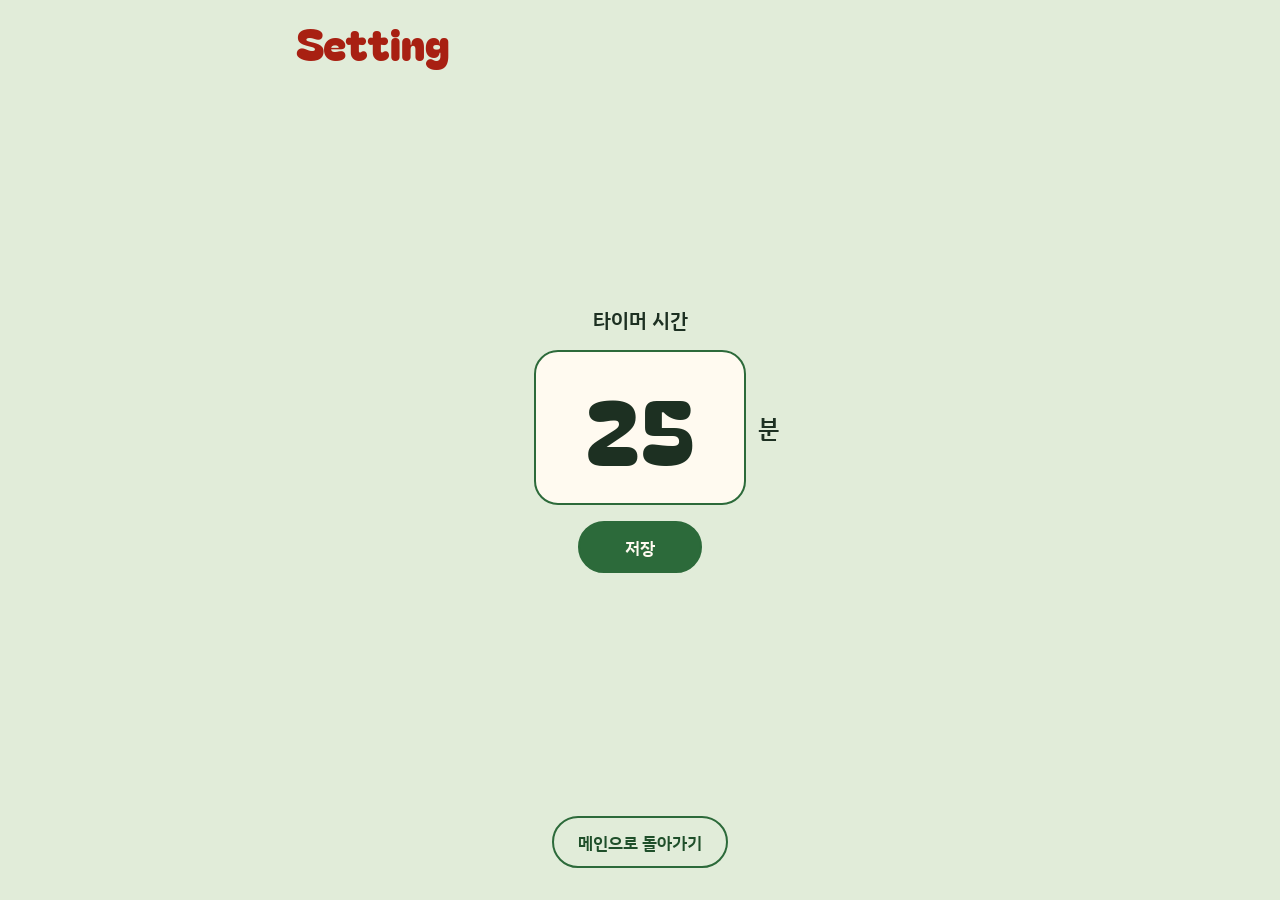
==== settings.html @ d0f6d139 "INIT" ====
<!doctype html>
<html lang="ko">
  <head>
    <meta charset="utf-8" />
    <meta name="viewport" content="width=device-width, initial-scale=1" />
    <title>Setting - Pomodoro</title>
    <link rel="preconnect" href="https://fonts.googleapis.com" />
    <link rel="preconnect" href="https://fonts.gstatic.com" crossorigin />
    <link
      rel="stylesheet"
      href="https://fonts.googleapis.com/css2?family=Bagel+Fat+One&family=IBM+Plex+Sans+KR:wght@500;600&display=swap"
    />
    <link rel="stylesheet" href="settings.css" />
    <script src="timer-settings.js" defer></script>
    <script src="settings.js" defer></script>
  </head>
  <body>
    <main class="page">
      <h3 class="title">Setting</h3>

      <form id="settings-form" class="field">
        <label class="field-label" for="timer-minutes">타이머 시간</label>
        <div class="field-input">
          <input
            id="timer-minutes"
            class="minutes"
            type="number"
            inputmode="numeric"
            min="1"
            max="60"
            step="1"
            value="25"
            required
          />
          <span class="unit">분</span>
        </div>
        <button id="save-button" class="save" type="submit">저장</button>
      </form>

      <a class="back" href="index.html">메인으로 돌아가기</a>
    </main>
  </body>
</html>
---- settings.css ----
:root {
  --celadon: #e1ecd9;
  --tomato-deep: #a82012;
  --leaf: #2c6a3a;
  --leaf-deep: #1f4f2a;
  --paper: #fffaf0;
  --ink: #1d3022;
}

* {
  box-sizing: border-box;
  margin: 0;
}

body {
  min-height: 100svh;
  background: var(--celadon);
  color: var(--ink);
  font-family: "IBM Plex Sans KR", system-ui, sans-serif;
}

/* 메인 페이지와 같은 틀: 제목은 왼쪽 위, 내용은 가운데, 버튼은 아래 */
.page {
  display: grid;
  grid-template-rows: auto 1fr auto;
  gap: 16px;
  max-width: 720px;
  min-height: 100svh;
  margin-inline: auto;
  padding: 20px 16px 32px;
}

.title {
  min-height: 44px;
  font-family: "Bagel Fat One", system-ui, sans-serif;
  font-size: clamp(2rem, 7vw, 2.75rem);
  font-weight: 400;
  line-height: 1;
  color: var(--tomato-deep);
}

.field {
  display: grid;
  align-content: center;
  justify-items: center;
  gap: 16px;
}

.field-label {
  font-size: 1.25rem;
  font-weight: 600;
}

/* 단위를 흐름에서 빼서 입력칸이 라벨과 같은 축에 놓이게 한다. */
.field-input {
  position: relative;
}

.minutes {
  display: block;
  width: 2.4em;
  /* 왼쪽 23px = 오른쪽 8px + 증감 화살표 자리 15px. 숫자를 칸 중앙에 맞춘다. */
  padding: 12px 8px 12px 23px;
  border: 2px solid var(--leaf);
  border-radius: 24px;
  background: var(--paper);
  color: var(--ink);
  font-family: "Bagel Fat One", system-ui, sans-serif;
  font-size: clamp(3.5rem, 16vw, 5.5rem);
  line-height: 1;
  text-align: center;
}

.unit {
  position: absolute;
  top: 50%;
  left: calc(100% + 12px);
  transform: translateY(-50%);
  font-size: 1.5rem;
  font-weight: 600;
}

.minutes:invalid {
  border-color: var(--tomato-deep);
}

.save {
  min-width: 124px;
  min-height: 52px;
  padding: 0 24px;
  border: 2px solid var(--leaf);
  border-radius: 999px;
  background: var(--leaf);
  color: var(--paper);
  font: inherit;
  font-size: 1.0625rem;
  font-weight: 600;
  cursor: pointer;
  transition:
    background-color 120ms ease,
    transform 80ms ease;
}

.save:hover:enabled {
  border-color: var(--leaf-deep);
  background: var(--leaf-deep);
}

.save:active:enabled {
  transform: translateY(2px);
}

.save:disabled {
  opacity: 0.45;
  cursor: not-allowed;
}

.back {
  justify-self: center;
  display: inline-flex;
  align-items: center;
  min-height: 52px;
  padding: 0 24px;
  border: 2px solid var(--leaf);
  border-radius: 999px;
  color: var(--leaf-deep);
  font-size: 1.0625rem;
  font-weight: 600;
  text-decoration: none;
  transition:
    background-color 120ms ease,
    color 120ms ease,
    transform 80ms ease;
}

.back:hover {
  background: var(--leaf);
  color: var(--paper);
}

.back:active {
  transform: translateY(2px);
}

.minutes:focus-visible,
.save:focus-visible,
.back:focus-visible {
  outline: 3px solid var(--tomato-deep);
  outline-offset: 3px;
}

@media (prefers-reduced-motion: reduce) {
  .save,
  .back {
    transition: none;
  }

  .save:active:enabled,
  .back:active {
    transform: none;
  }
}
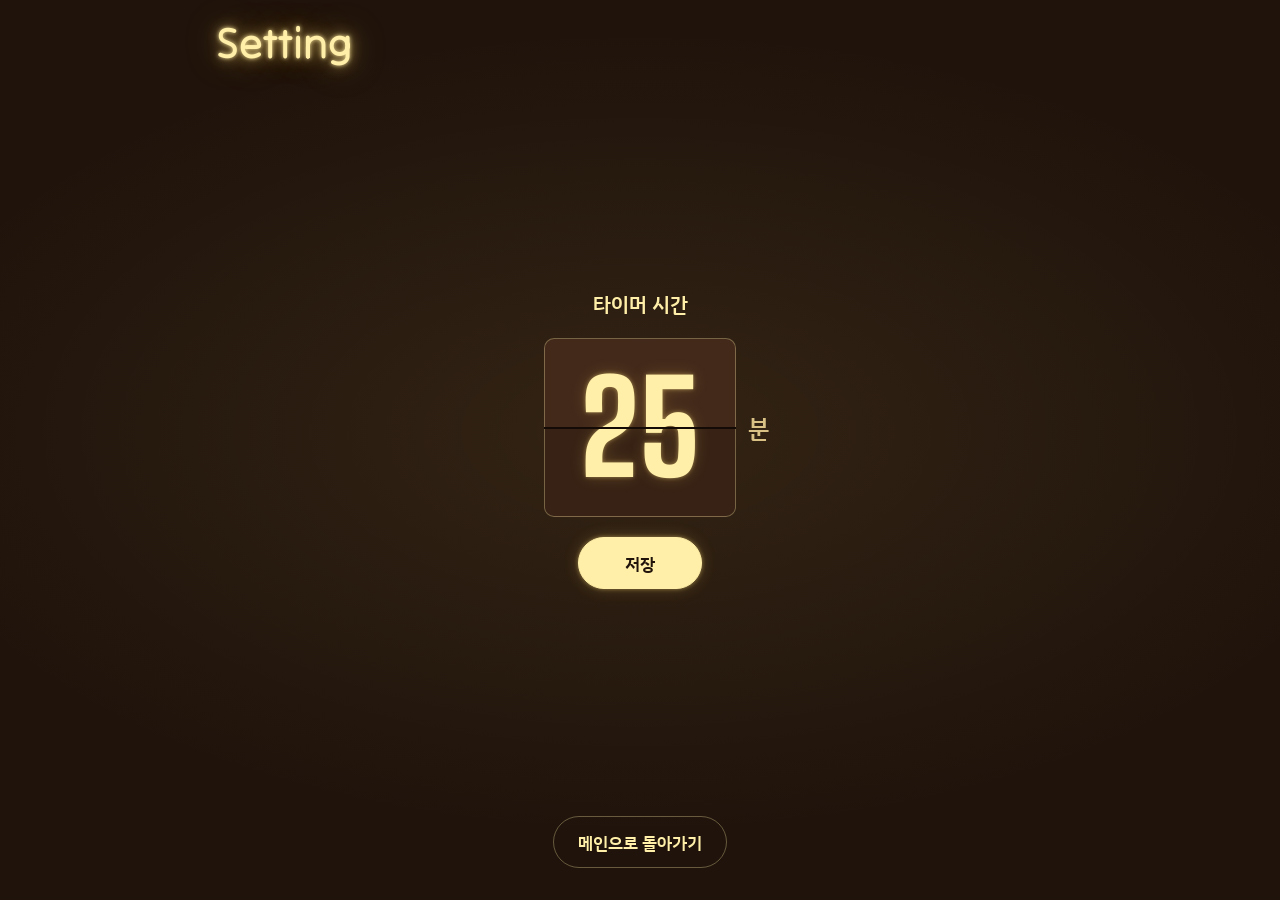
==== commit b58587e4: "UI 변경" ====
--- a/settings.html
+++ b/settings.html
@@ -8,7 +8,7 @@
     <link rel="preconnect" href="https://fonts.gstatic.com" crossorigin />
     <link
       rel="stylesheet"
-      href="https://fonts.googleapis.com/css2?family=Bagel+Fat+One&family=IBM+Plex+Sans+KR:wght@500;600&display=swap"
+      href="https://fonts.googleapis.com/css2?family=Big+Shoulders+Display:wght@800&family=IBM+Plex+Sans+KR:wght@500;600&family=Tilt+Neon&display=swap"
     />
     <link rel="stylesheet" href="settings.css" />
     <script src="timer-settings.js" defer></script>
--- a/settings.css
+++ b/settings.css
@@ -1,10 +1,18 @@
 :root {
-  --celadon: #e1ecd9;
-  --tomato-deep: #a82012;
-  --leaf: #2c6a3a;
-  --leaf-deep: #1f4f2a;
-  --paper: #fffaf0;
-  --ink: #1d3022;
+  color-scheme: dark;
+
+  --espresso: #1f130b;
+  --flap-top: #42291a;
+  --flap-bottom: #372215;
+  --hinge: #140b06;
+  --butter: #ffefa8;
+  --butter-soft: #d9c084;
+  --coral: #ff9d85;
+  --line: rgba(255, 239, 168, 0.32);
+
+  --glow-soft: 0 0 4px rgba(255, 226, 130, 0.45), 0 0 16px rgba(255, 205, 90, 0.2);
+  --glow-full: 0 0 4px rgba(255, 235, 160, 0.9), 0 0 14px rgba(255, 220, 120, 0.65),
+    0 0 36px rgba(255, 200, 80, 0.4);
 }
 
 * {
@@ -14,8 +22,10 @@
 
 body {
   min-height: 100svh;
-  background: var(--celadon);
-  color: var(--ink);
+  background:
+    radial-gradient(60% 45% at 50% 48%, rgba(255, 205, 110, 0.09), transparent 100%),
+    var(--espresso);
+  color: var(--butter);
   font-family: "IBM Plex Sans KR", system-ui, sans-serif;
 }
 
@@ -24,7 +34,7 @@
   display: grid;
   grid-template-rows: auto 1fr auto;
   gap: 16px;
-  max-width: 720px;
+  max-width: 880px;
   min-height: 100svh;
   margin-inline: auto;
   padding: 20px 16px 32px;
@@ -32,18 +42,18 @@
 
 .title {
   min-height: 44px;
-  font-family: "Bagel Fat One", system-ui, sans-serif;
+  font-family: "Tilt Neon", "IBM Plex Sans KR", sans-serif;
   font-size: clamp(2rem, 7vw, 2.75rem);
   font-weight: 400;
   line-height: 1;
-  color: var(--tomato-deep);
+  text-shadow: var(--glow-full);
 }
 
 .field {
   display: grid;
   align-content: center;
   justify-items: center;
-  gap: 16px;
+  gap: 20px;
 }
 
 .field-label {
@@ -56,19 +66,41 @@
   position: relative;
 }
 
+/* 입력칸도 메인 화면의 카드처럼 가운데가 접힌 모양으로 둔다. */
+.field-input::after {
+  content: "";
+  position: absolute;
+  top: 50%;
+  left: 0;
+  right: 0;
+  height: 2px;
+  margin-top: -1px;
+  background: var(--hinge);
+  pointer-events: none;
+}
+
 .minutes {
   display: block;
-  width: 2.4em;
-  /* 왼쪽 23px = 오른쪽 8px + 증감 화살표 자리 15px. 숫자를 칸 중앙에 맞춘다. */
-  padding: 12px 8px 12px 23px;
-  border: 2px solid var(--leaf);
-  border-radius: 24px;
-  background: var(--paper);
-  color: var(--ink);
-  font-family: "Bagel Fat One", system-ui, sans-serif;
-  font-size: clamp(3.5rem, 16vw, 5.5rem);
+  width: 1.5em;
+  padding: 12px 8px;
+  border: 1.5px solid var(--line);
+  border-radius: 10px;
+  background: linear-gradient(var(--flap-top) 50%, var(--flap-bottom) 50%);
+  color: var(--butter);
+  font-family: "Big Shoulders Display", "IBM Plex Sans KR", sans-serif;
+  font-size: clamp(5rem, 22vw, 8rem);
+  font-weight: 800;
   line-height: 1;
   text-align: center;
+  text-shadow: var(--glow-soft);
+  appearance: textfield;
+  -moz-appearance: textfield;
+}
+
+.minutes::-webkit-inner-spin-button,
+.minutes::-webkit-outer-spin-button {
+  -webkit-appearance: none;
+  margin: 0;
 }
 
 .unit {
@@ -78,32 +110,33 @@
   transform: translateY(-50%);
   font-size: 1.5rem;
   font-weight: 600;
+  color: var(--butter-soft);
 }
 
 .minutes:invalid {
-  border-color: var(--tomato-deep);
+  border-color: var(--coral);
 }
 
 .save {
   min-width: 124px;
   min-height: 52px;
   padding: 0 24px;
-  border: 2px solid var(--leaf);
+  border: 1.5px solid var(--butter);
   border-radius: 999px;
-  background: var(--leaf);
-  color: var(--paper);
+  background: var(--butter);
+  color: var(--espresso);
   font: inherit;
   font-size: 1.0625rem;
   font-weight: 600;
   cursor: pointer;
+  box-shadow: var(--glow-soft);
   transition:
-    background-color 120ms ease,
+    box-shadow 120ms ease,
     transform 80ms ease;
 }
 
 .save:hover:enabled {
-  border-color: var(--leaf-deep);
-  background: var(--leaf-deep);
+  box-shadow: var(--glow-full);
 }
 
 .save:active:enabled {
@@ -111,7 +144,10 @@
 }
 
 .save:disabled {
-  opacity: 0.45;
+  border-color: var(--line);
+  background: transparent;
+  color: var(--butter-soft);
+  box-shadow: none;
   cursor: not-allowed;
 }
 
@@ -121,21 +157,21 @@
   align-items: center;
   min-height: 52px;
   padding: 0 24px;
-  border: 2px solid var(--leaf);
+  border: 1.5px solid var(--line);
   border-radius: 999px;
-  color: var(--leaf-deep);
+  color: var(--butter);
   font-size: 1.0625rem;
   font-weight: 600;
   text-decoration: none;
   transition:
-    background-color 120ms ease,
-    color 120ms ease,
+    border-color 120ms ease,
+    box-shadow 120ms ease,
     transform 80ms ease;
 }
 
 .back:hover {
-  background: var(--leaf);
-  color: var(--paper);
+  border-color: var(--butter);
+  box-shadow: var(--glow-full);
 }
 
 .back:active {
@@ -145,7 +181,7 @@
 .minutes:focus-visible,
 .save:focus-visible,
 .back:focus-visible {
-  outline: 3px solid var(--tomato-deep);
+  outline: 2px solid var(--butter);
   outline-offset: 3px;
 }
 
